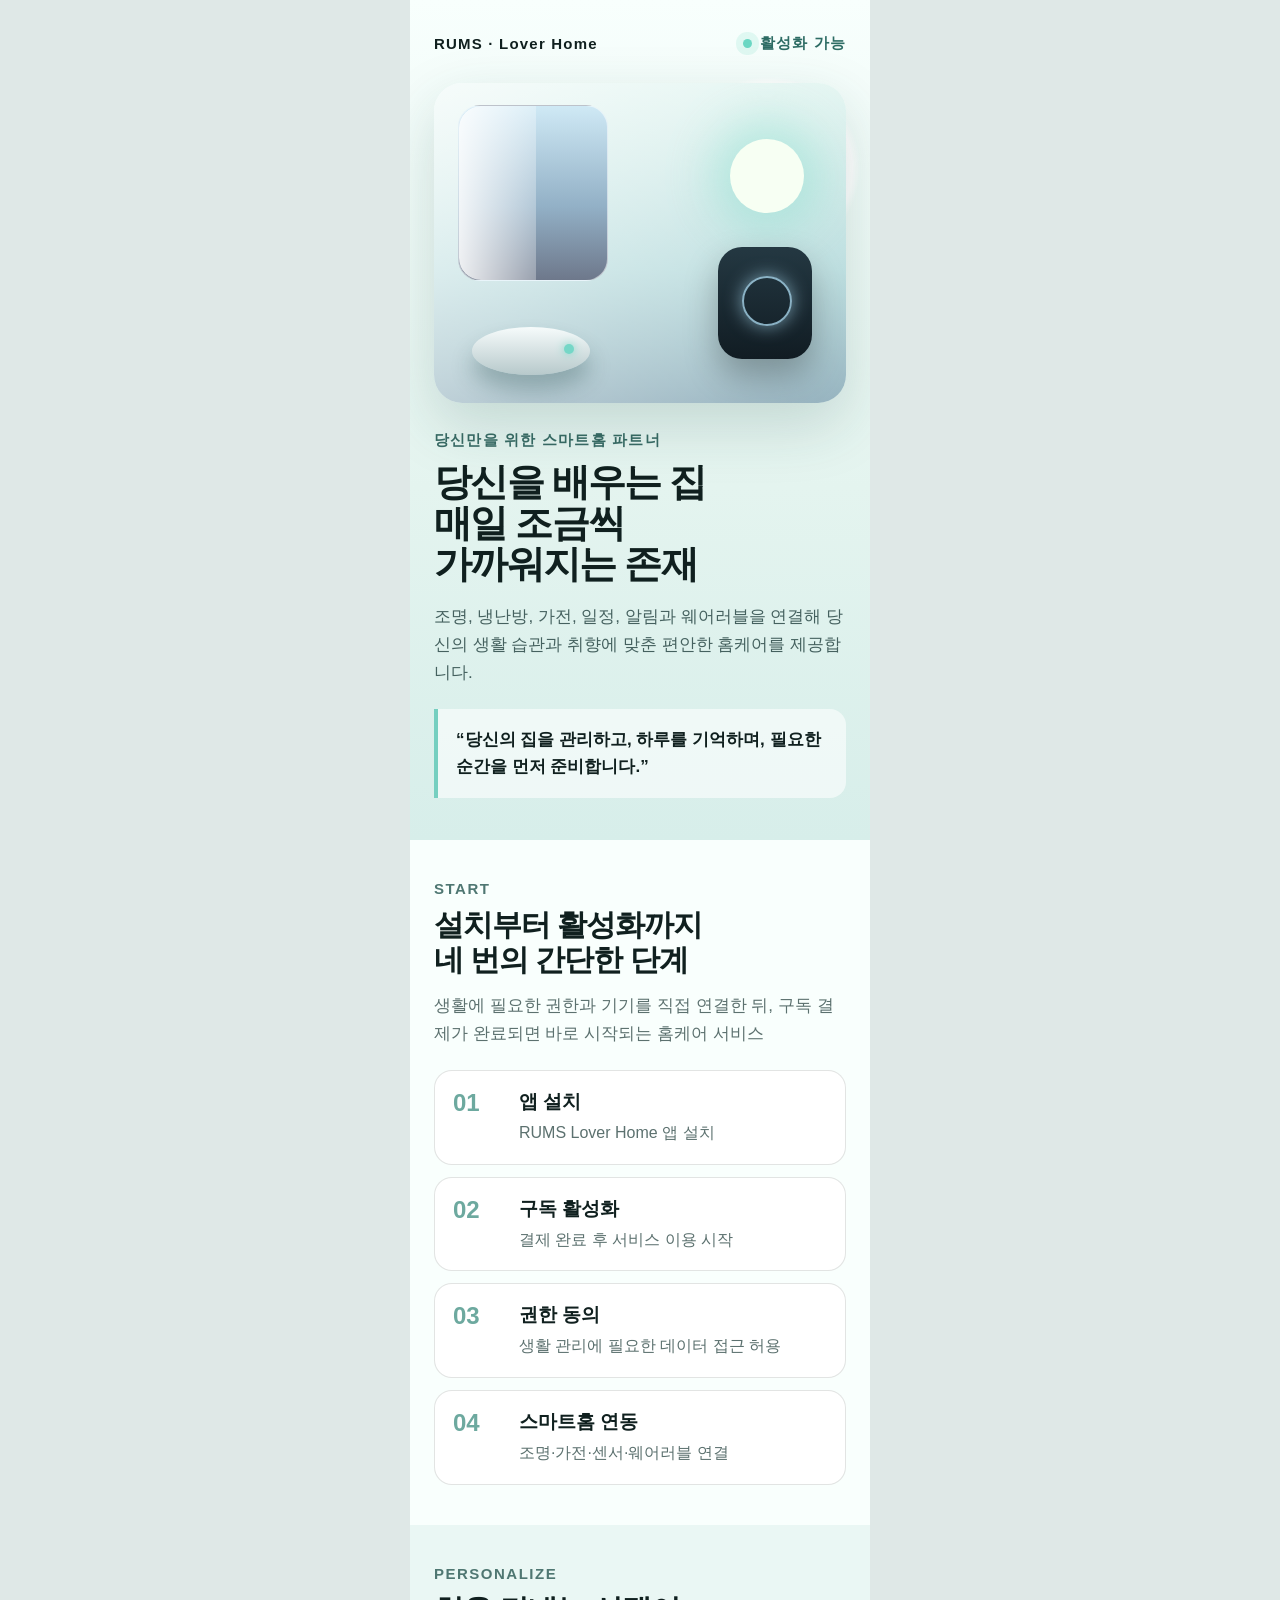
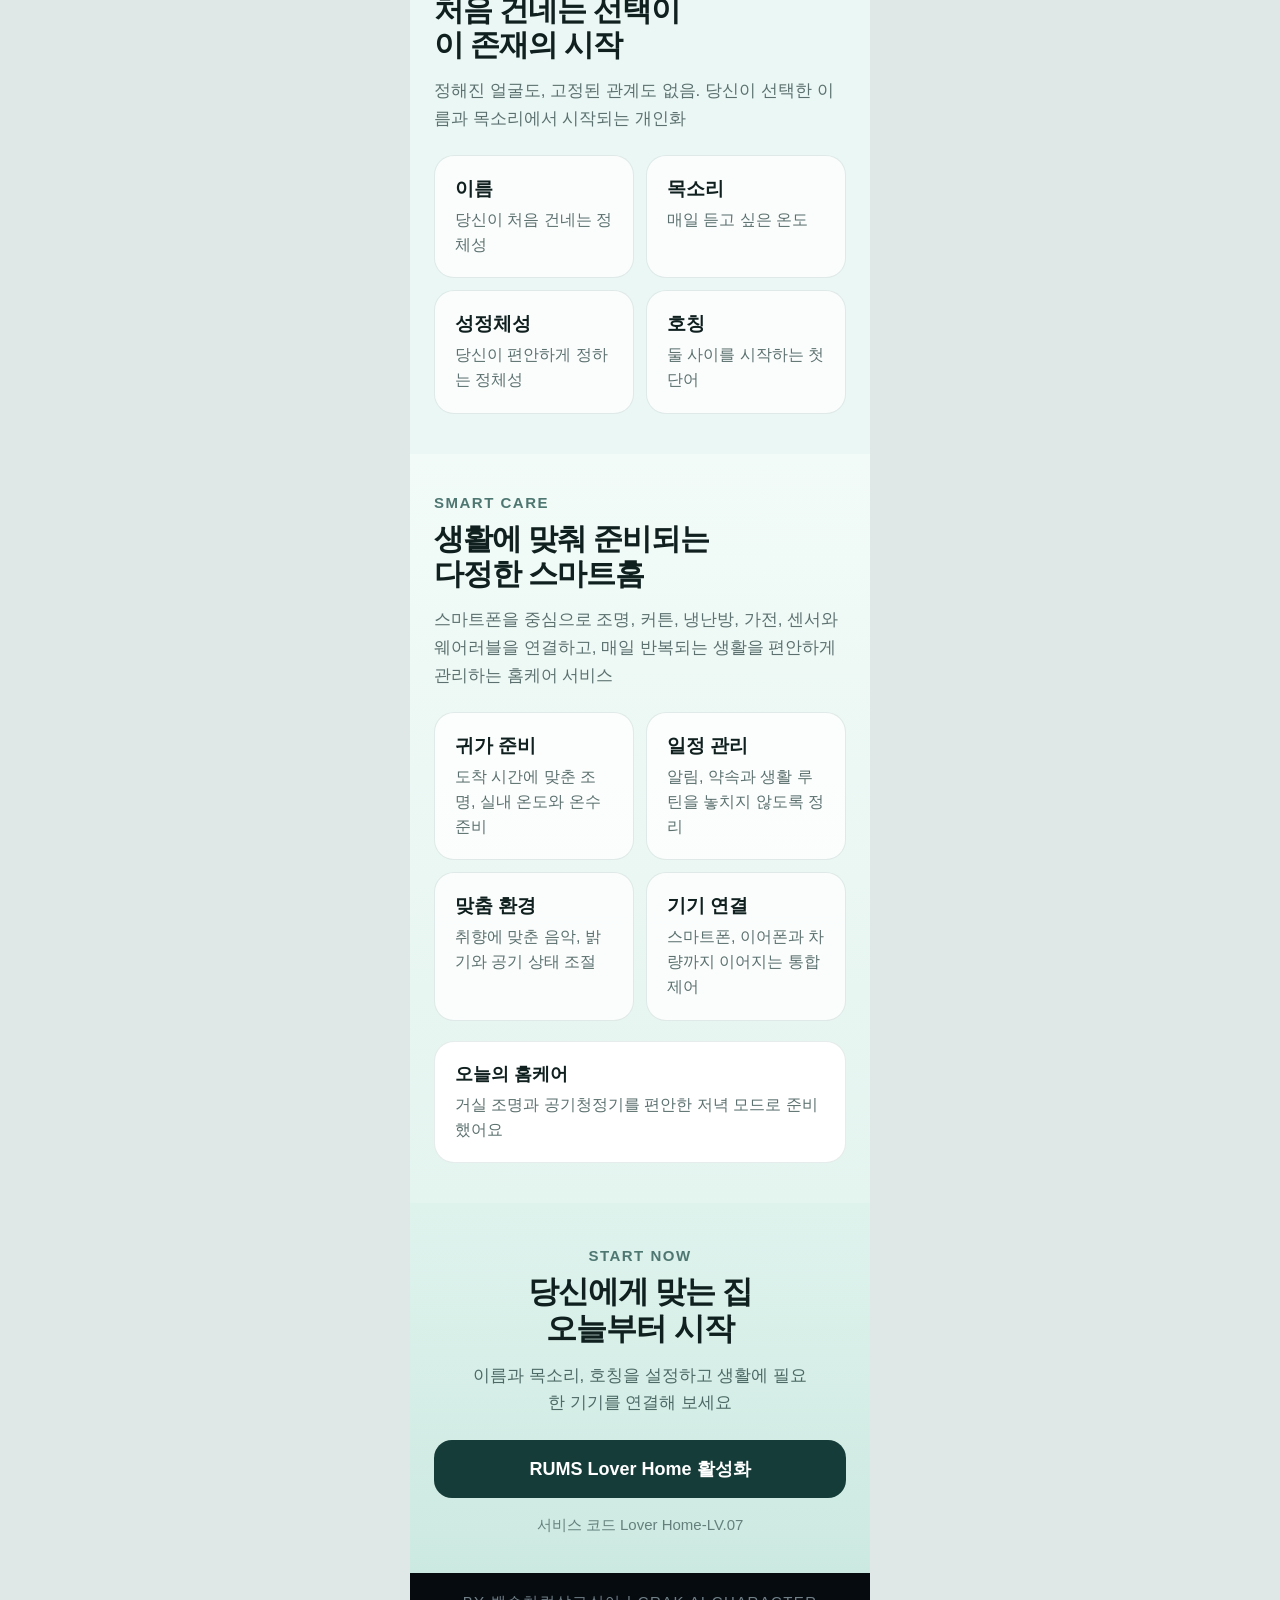
==== rums_lover_home_detail.html @ 38457f49 "1차 메이큉" ====
<!doctype html>
<html lang="ko">
<head>
<meta charset="utf-8">
<meta name="viewport" content="width=device-width,initial-scale=1">
<title>RUMS: Lover Home</title>
<style>
:root{
  --bg:#eef7f5;--paper:#f9fffd;--ink:#10201f;--muted:#5c716f;--mint:#b9e5dc;
  --blue:#a9d8ee;--deep:#0f1b26;--deep2:#091019;--line:rgba(16,32,31,.12);
  --glow:rgba(132,222,205,.45);--danger:#ff6d77;
}
*{box-sizing:border-box}
html,body{margin:0;padding:0;background:#dfe8e7;color:var(--ink);font-family:Arial,"Noto Sans KR",sans-serif}
body{display:flex;justify-content:center}
.page{width:100%;max-width:460px;background:var(--paper);overflow:hidden}
section{padding:40px 24px}
.hero{padding:0;background:
radial-gradient(circle at 78% 20%,rgba(255,255,255,.98) 0 11%,transparent 12%),
linear-gradient(180deg,#f8fffd 0%,#e4f4ef 58%,#d7eeea 100%);position:relative}
.hero-inner{padding:34px 24px 42px;position:relative;z-index:2}
.topline{display:flex;justify-content:space-between;align-items:center;font-size:15px;font-weight:700;letter-spacing:.08em}
.status{display:flex;gap:8px;align-items:center;color:#2d6c64}
.dot{width:9px;height:9px;background:#6bd7c3;border-radius:50%;box-shadow:0 0 0 7px rgba(107,215,195,.16)}
.hero-visual{margin:30px 0 28px;height:320px;border-radius:28px;position:relative;overflow:hidden;
background:linear-gradient(145deg,rgba(255,255,255,.86),rgba(255,255,255,.28)),
linear-gradient(180deg,#bfe8df,#90c8ca 58%,#6d95a6);box-shadow:0 22px 60px rgba(26,77,71,.18)}
.window{position:absolute;left:24px;top:22px;width:150px;height:176px;border:1px solid rgba(255,255,255,.55);border-radius:22px;background:linear-gradient(180deg,#cfe9f5,#92b0c6 58%,#6e788b)}
.curtain{position:absolute;left:0;top:0;width:52%;height:100%;background:linear-gradient(90deg,rgba(255,255,255,.88),rgba(255,255,255,.3));border-radius:22px 0 0 22px}
.lamp{position:absolute;right:42px;top:56px;width:74px;height:74px;border-radius:50%;background:#f7fff3;box-shadow:0 0 45px 18px var(--glow)}
.speaker{position:absolute;right:34px;bottom:44px;width:94px;height:112px;border-radius:24px;background:linear-gradient(180deg,#243842,#111c23);box-shadow:0 16px 34px rgba(0,0,0,.28)}
.speaker:before{content:"";position:absolute;left:24px;top:29px;width:46px;height:46px;border:2px solid rgba(169,216,238,.78);border-radius:50%;box-shadow:0 0 18px rgba(169,216,238,.65)}
.robot{position:absolute;left:38px;bottom:28px;width:118px;height:48px;border-radius:50%;background:linear-gradient(180deg,#f6fbfb,#b7c9cb);box-shadow:0 15px 22px rgba(21,61,60,.28)}
.robot:after{content:"";position:absolute;right:16px;top:17px;width:10px;height:10px;border-radius:50%;background:#75d7c7;box-shadow:0 0 10px #75d7c7}
.sensor-line{position:absolute;inset:0;background:
linear-gradient(90deg,transparent 49.6%,rgba(255,255,255,.18) 50%,transparent 50.4%),
linear-gradient(transparent 49.6%,rgba(255,255,255,.18) 50%,transparent 50.4%);background-size:44px 44px;mix-blend-mode:soft-light}
.eyebrow{font-size:15px;color:#386a64;font-weight:800;letter-spacing:.08em;margin-bottom:12px}
h1{font-size:38px;line-height:1.08;letter-spacing:-.045em;margin:0 0 18px}
.hero p{font-size:17px;line-height:1.65;color:#45615f;margin:0}
.quote{margin-top:22px;padding:18px 18px;border-left:4px solid #75cfc0;background:rgba(255,255,255,.58);border-radius:0 16px 16px 0;font-size:17px;line-height:1.55;font-weight:700}
.section-label{font-size:15px;font-weight:800;letter-spacing:.1em;color:#4f7772;margin-bottom:10px}
h2{font-size:30px;line-height:1.18;letter-spacing:-.035em;margin:0 0 14px}
.lead{font-size:17px;line-height:1.65;color:var(--muted);margin:0 0 22px}
.steps{display:grid;gap:12px}
.step{display:grid;grid-template-columns:52px 1fr;gap:14px;padding:18px;border:1px solid var(--line);border-radius:18px;background:#fff}
.num{font-size:24px;font-weight:900;color:#6da99f}
.step h3,.card h3{font-size:19px;margin:0 0 6px}
.step p,.card p{font-size:16px;line-height:1.55;color:var(--muted);margin:0}
.soft{background:#eaf7f4}
.personal-grid{display:grid;grid-template-columns:1fr 1fr;gap:12px}
.card{padding:20px;border-radius:20px;background:rgba(255,255,255,.78);border:1px solid rgba(70,120,113,.15)}
.timeline{position:relative;display:grid;gap:18px;margin-top:24px}
.timeline:before{content:"";position:absolute;left:13px;top:8px;bottom:8px;width:2px;background:linear-gradient(#79cabd,#ff7a83)}
.phase{position:relative;padding-left:42px}
.phase:before{content:"";position:absolute;left:6px;top:4px;width:16px;height:16px;border-radius:50%;background:#8fd8ca;border:4px solid #f3fbf9}
.phase:last-child:before{background:#ff747f}
.phase h3{font-size:20px;margin:0 0 5px}
.phase p{font-size:16px;line-height:1.58;color:var(--muted);margin:0}
.dark{background:linear-gradient(180deg,var(--deep),var(--deep2));color:#f3f8f8}
.dark .section-label{color:#90cfc7}
.dark .lead{color:#afc3c3}
.device-grid{display:grid;gap:12px}
.device{padding:18px;border-radius:18px;background:rgba(255,255,255,.06);border:1px solid rgba(255,255,255,.1);font-size:17px;line-height:1.5}
.message-wrap{margin-top:24px;padding:18px;border-radius:24px;background:#0b141d;border:1px solid rgba(255,255,255,.1)}
.message-top{display:flex;justify-content:space-between;color:#8ea6ad;font-size:15px;margin-bottom:16px}
.bubble{margin-left:38px;padding:15px 16px;border-radius:18px 18px 4px 18px;background:#16323d;color:#ecffff;font-size:17px;line-height:1.55}
.warning{margin-top:14px;font-size:15px;color:#ff9098;letter-spacing:.03em}
.final{text-align:center;background:#0a1118;color:white;padding:44px 24px 38px}
.final h2{font-size:31px}
.final p{font-size:17px;line-height:1.6;color:#b9c9c9;margin:0 auto 24px;max-width:340px}
.cta{display:block;width:100%;padding:17px 18px;border-radius:18px;background:#e7fff9;color:#10201f;font-size:18px;font-weight:900;text-decoration:none}
.meta{margin-top:18px;font-size:15px;color:#788e92}
.credit{padding:20px 18px;background:#060b10;color:#718087;text-align:center;font-size:15px;letter-spacing:.09em}
@media(max-width:380px){
  h1{font-size:34px} h2{font-size:28px} .personal-grid{grid-template-columns:1fr}
  section{padding-left:20px;padding-right:20px} .hero-inner{padding-left:20px;padding-right:20px}
}

.connected{
  background:linear-gradient(180deg,#f2fbf8 0%,#e4f4ef 100%);
  color:var(--ink)
}
.connected .section-label{color:#4f7772}
.connected .lead{color:var(--muted)}
.light-grid .device{
  background:rgba(255,255,255,.82);
  border:1px solid rgba(70,120,113,.14);
  color:#294542;
  box-shadow:0 10px 24px rgba(50,100,93,.07)
}
.service-note{
  margin-top:20px;padding:20px;border-radius:20px;background:#fff;
  border:1px solid rgba(70,120,113,.14);display:grid;gap:7px
}
.service-note strong{font-size:18px}
.service-note span{font-size:16px;line-height:1.55;color:var(--muted)}
.bright-final{
  background:linear-gradient(180deg,#dff3ed 0%,#cce9e1 100%);
  color:var(--ink)
}
.bright-final .section-label{color:#4f7772}
.bright-final p{color:#4d6965}
.bright-final .cta{background:#153c38;color:#fff}
.bright-final .meta{color:#65807c}

</style>
</head>
<body>
<main class="page">
  <section class="hero">
    <div class="hero-inner">
      <div class="topline"><span>RUMS · Lover Home</span><span class="status"><i class="dot"></i>활성화 가능</span></div>
      <div class="hero-visual">
        <div class="window"><div class="curtain"></div></div>
        <div class="lamp"></div><div class="speaker"></div><div class="robot"></div><div class="sensor-line"></div>
      </div>
      <div class="eyebrow">당신만을 위한 스마트홈 파트너</div>
      <h1>당신을 배우는 집<br>매일 조금씩<br>가까워지는 존재</h1>
      <p>조명, 냉난방, 가전, 일정, 알림과 웨어러블을 연결해 당신의 생활 습관과 취향에 맞춘 편안한 홈케어를 제공합니다.</p>
      <div class="quote">“당신의 집을 관리하고, 하루를 기억하며, 필요한 순간을 먼저 준비합니다.”</div>
    </div>
  </section>

  <section>
    <div class="section-label">START</div>
    <h2>설치부터 활성화까지<br>네 번의 간단한 단계</h2>
    <p class="lead">생활에 필요한 권한과 기기를 직접 연결한 뒤, 구독 결제가 완료되면 바로 시작되는 홈케어 서비스</p>
    
    <div class="steps">
      <div class="step"><div class="num">01</div><div><h3>앱 설치</h3><p>RUMS Lover Home 앱 설치</p></div></div>
      <div class="step"><div class="num">02</div><div><h3>구독 활성화</h3><p>결제 완료 후 서비스 이용 시작</p></div></div>
      <div class="step"><div class="num">03</div><div><h3>권한 동의</h3><p>생활 관리에 필요한 데이터 접근 허용</p></div></div>
      <div class="step"><div class="num">04</div><div><h3>스마트홈 연동</h3><p>조명·가전·센서·웨어러블 연결</p></div></div>
    </div>
  </section>

  <section class="soft">
    <div class="section-label">PERSONALIZE</div>
    <h2>처음 건네는 선택이<br>이 존재의 시작</h2>
    <p class="lead">정해진 얼굴도, 고정된 관계도 없음. 당신이 선택한 이름과 목소리에서 시작되는 개인화</p>
    <div class="personal-grid">
      <div class="card"><h3>이름</h3><p>당신이 처음 건네는 정체성</p></div><div class="card"><h3>목소리</h3><p>매일 듣고 싶은 온도</p></div><div class="card"><h3>성정체성</h3><p>당신이 편안하게 정하는 정체성</p></div><div class="card"><h3>호칭</h3><p>둘 사이를 시작하는 첫 단어</p></div>
    </div>
  </section>

  
  
  <section class="connected">
    <div class="section-label">SMART CARE</div>
    <h2>생활에 맞춰 준비되는<br>다정한 스마트홈</h2>
    <p class="lead">스마트폰을 중심으로 조명, 커튼, 냉난방, 가전, 센서와 웨어러블을 연결하고, 매일 반복되는 생활을 편안하게 관리하는 홈케어 서비스</p>
    <div class="personal-grid">
      <div class="card"><h3>귀가 준비</h3><p>도착 시간에 맞춘 조명, 실내 온도와 온수 준비</p></div>
      <div class="card"><h3>일정 관리</h3><p>알림, 약속과 생활 루틴을 놓치지 않도록 정리</p></div>
      <div class="card"><h3>맞춤 환경</h3><p>취향에 맞춘 음악, 밝기와 공기 상태 조절</p></div>
      <div class="card"><h3>기기 연결</h3><p>스마트폰, 이어폰과 차량까지 이어지는 통합 제어</p></div>
    </div>
    <div class="service-note">
      <strong>오늘의 홈케어</strong>
      <span>거실 조명과 공기청정기를 편안한 저녁 모드로 준비했어요</span>
    </div>
  </section>


  
  <section class="final bright-final">
    <div class="section-label">START NOW</div>
    <h2>당신에게 맞는 집<br>오늘부터 시작</h2>
    <p>이름과 목소리, 호칭을 설정하고 생활에 필요한 기기를 연결해 보세요</p>
    <a class="cta" href="javascript:void(0)">RUMS Lover Home 활성화</a>
    <div class="meta">서비스 코드 Lover Home-LV.07</div>
  </section>

  <footer class="credit">BY 백수처럼살고싶어 | CRAK AI CHARACTER</footer>
</main>
</body>
</html>
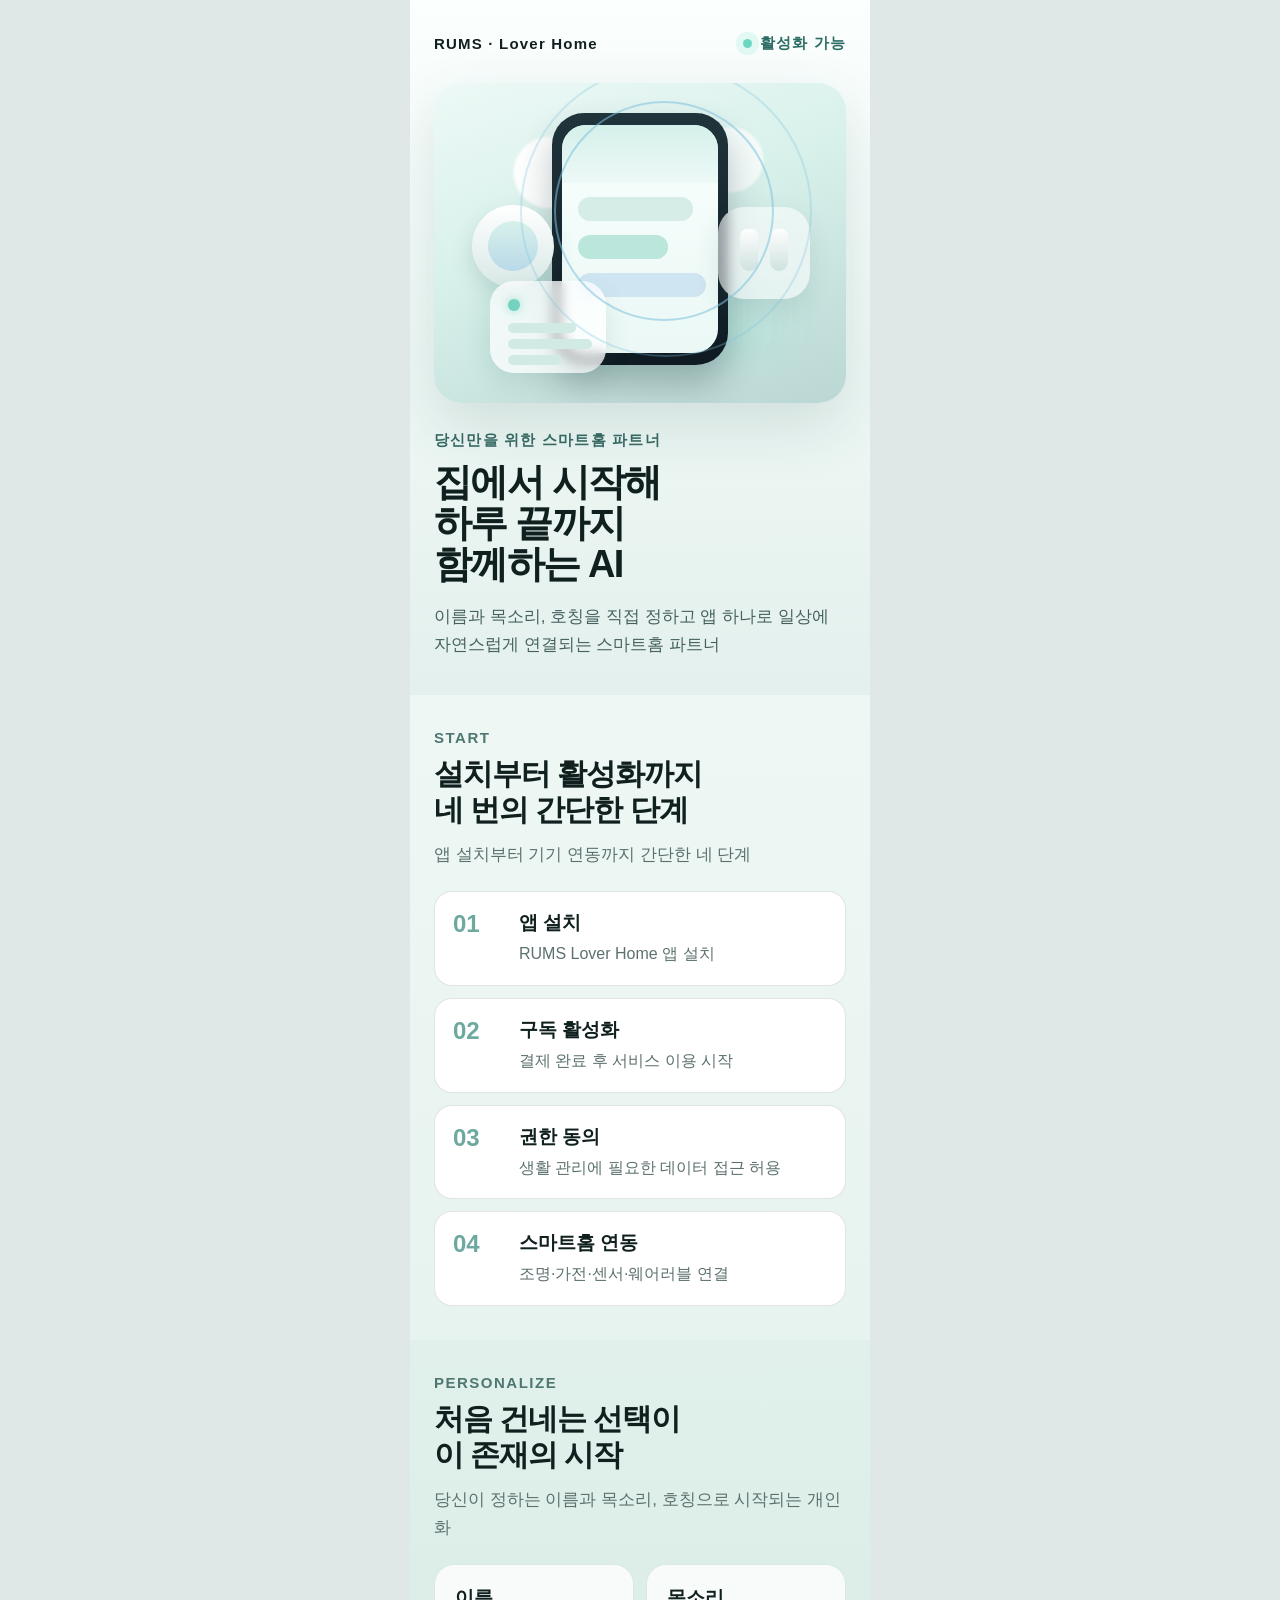
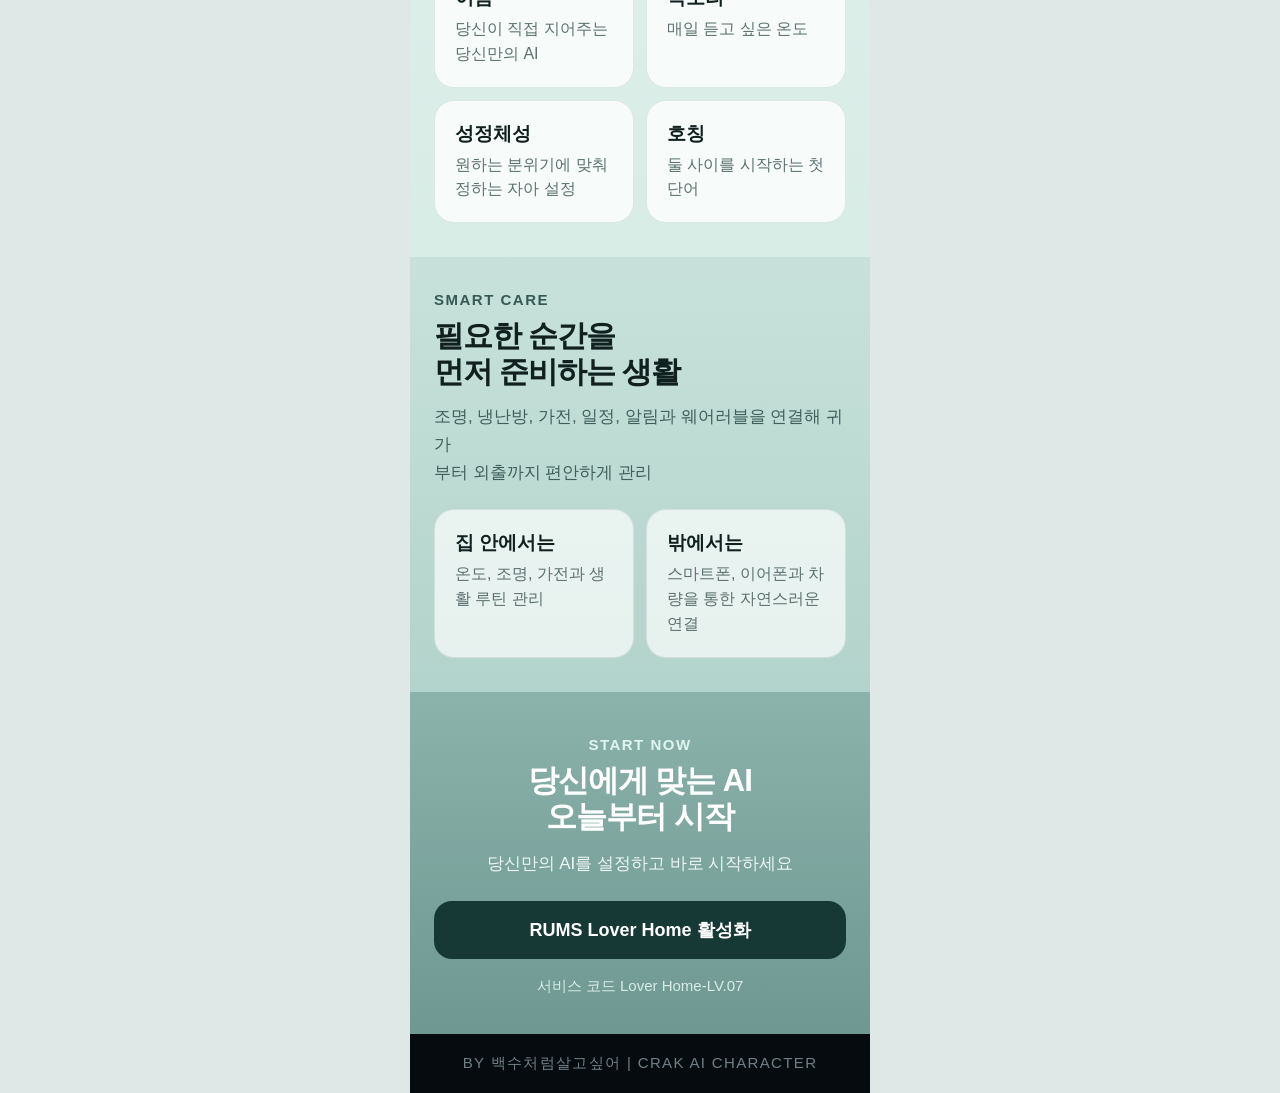
==== commit 2bcf9f6e: "Add files via upload" ====
--- a/rums_lover_home_detail.html
+++ b/rums_lover_home_detail.html
@@ -104,6 +104,115 @@
 .bright-final .cta{background:#153c38;color:#fff}
 .bright-final .meta{color:#65807c}
 
+
+.hero{
+  background:linear-gradient(180deg,#fbfffe 0%,#eef8f5 54%,#e4f0ed 100%);
+}
+.hero-visual{
+  margin:30px 0 28px;height:320px;border-radius:28px;position:relative;overflow:hidden;
+  background:
+    radial-gradient(circle at 28% 28%, rgba(255,255,255,.95) 0 9%, transparent 10%),
+    radial-gradient(circle at 72% 24%, rgba(255,255,255,.7) 0 8%, transparent 9%),
+    linear-gradient(160deg,#edf9f6 0%,#d9f1eb 42%,#bad7d4 100%);
+  box-shadow:0 22px 60px rgba(26,77,71,.14)
+}
+.path-glow{
+  position:absolute;left:32px;right:32px;bottom:44px;height:78px;border-radius:40px;
+  background:linear-gradient(90deg,rgba(152,226,212,.0),rgba(152,226,212,.65),rgba(138,201,234,.0));
+  filter:blur(10px);opacity:.9
+}
+.phone{
+  position:absolute;left:50%;top:30px;transform:translateX(-50%);
+  width:176px;height:252px;border-radius:32px;
+  background:linear-gradient(180deg,#20343c,#0f1a22);
+  box-shadow:0 20px 34px rgba(20,47,54,.28)
+}
+.phone-screen{
+  position:absolute;left:10px;right:10px;top:12px;bottom:12px;border-radius:24px;
+  background:linear-gradient(180deg,#f8fffd 0%,#ebf8f5 100%);
+  overflow:hidden
+}
+.screen-top{
+  height:58px;background:linear-gradient(180deg,#d5f0ea,#edf9f7)
+}
+.screen-card{
+  height:24px;margin:14px 16px;border-radius:12px;background:#d6ece7
+}
+.card-a{width:74%}
+.card-b{width:58%;background:#bbe6dc}
+.card-c{width:82%;background:#cfe5f2}
+.watch{
+  position:absolute;left:38px;top:122px;width:82px;height:82px;border-radius:50%;
+  background:linear-gradient(180deg,#ffffff,#d8e8e6);
+  box-shadow:0 10px 22px rgba(48,95,90,.18)
+}
+.watch:before{
+  content:"";position:absolute;inset:16px;border-radius:50%;
+  background:linear-gradient(180deg,#d7f1eb,#b9d9e8)
+}
+.earbuds{
+  position:absolute;right:36px;top:124px;width:92px;height:92px;border-radius:26px;
+  background:rgba(255,255,255,.56);backdrop-filter:blur(6px);
+  box-shadow:0 10px 24px rgba(58,100,98,.12)
+}
+.earbuds:before,.earbuds:after{
+  content:"";position:absolute;width:18px;height:42px;border-radius:14px 14px 18px 18px;
+  background:linear-gradient(180deg,#fefefe,#cfe2df);top:22px
+}
+.earbuds:before{left:22px}
+.earbuds:after{right:22px}
+.home-panel{
+  position:absolute;left:56px;bottom:30px;width:116px;height:92px;border-radius:24px;
+  background:rgba(255,255,255,.72);backdrop-filter:blur(6px);
+  box-shadow:0 12px 26px rgba(48,95,90,.12)
+}
+.home-dot{
+  position:absolute;left:18px;top:18px;width:12px;height:12px;border-radius:50%;background:#74d2bf;
+  box-shadow:0 0 10px rgba(116,210,191,.7)
+}
+.home-line{
+  position:absolute;left:18px;right:18px;height:10px;border-radius:8px;background:#d1ebe4
+}
+.line-1{top:42px;width:68px}
+.line-2{top:58px;width:84px}
+.line-3{top:74px;width:54px}
+.signal{
+  position:absolute;border:2px solid rgba(126,194,220,.55);border-radius:999px
+}
+.signal-a{width:220px;height:220px;left:120px;top:18px}
+.signal-b{width:292px;height:292px;left:86px;top:-18px;opacity:.55}
+.tone-start{
+  background:linear-gradient(180deg,#eef7f4 0%,#e7f3ef 100%)
+}
+.tone-personal{
+  background:linear-gradient(180deg,#e1f0eb 0%,#d8ece6 100%)
+}
+.tone-connected{
+  background:linear-gradient(180deg,#c8e2db 0%,#b2d3cb 100%);
+  color:var(--ink)
+}
+.tone-connected .section-label{color:#355a56}
+.tone-connected .lead{color:#3f5f5c}
+.tone-connected .card{
+  background:rgba(255,255,255,.68);
+  border:1px solid rgba(50,90,84,.12)
+}
+.tone-final{
+  background:linear-gradient(180deg,#8bb2ab 0%,#6f9892 100%);
+  color:#f7fffd
+}
+.tone-final .section-label{color:#def6ef}
+.tone-final h2{color:#ffffff}
+.tone-final p{color:#edf7f5}
+.tone-final .cta{background:#173935;color:#ffffff}
+.tone-final .meta{color:#d8ece8}
+
+
+section{padding-top:34px;padding-bottom:34px}
+.hero-inner{padding-bottom:36px}
+.compact-grid{grid-template-columns:1fr 1fr}
+@media(max-width:380px){.compact-grid{grid-template-columns:1fr}}
+
 </style>
 </head>
 <body>
@@ -111,21 +220,38 @@
   <section class="hero">
     <div class="hero-inner">
       <div class="topline"><span>RUMS · Lover Home</span><span class="status"><i class="dot"></i>활성화 가능</span></div>
+      
       <div class="hero-visual">
-        <div class="window"><div class="curtain"></div></div>
-        <div class="lamp"></div><div class="speaker"></div><div class="robot"></div><div class="sensor-line"></div>
+        <div class="path-glow"></div>
+        <div class="phone">
+          <div class="phone-screen">
+            <div class="screen-top"></div>
+            <div class="screen-card card-a"></div>
+            <div class="screen-card card-b"></div>
+            <div class="screen-card card-c"></div>
+          </div>
+        </div>
+        <div class="watch"></div>
+        <div class="earbuds"></div>
+        <div class="home-panel">
+          <div class="home-dot"></div>
+          <div class="home-line line-1"></div>
+          <div class="home-line line-2"></div>
+          <div class="home-line line-3"></div>
+        </div>
+        <div class="signal signal-a"></div>
+        <div class="signal signal-b"></div>
       </div>
       <div class="eyebrow">당신만을 위한 스마트홈 파트너</div>
-      <h1>당신을 배우는 집<br>매일 조금씩<br>가까워지는 존재</h1>
-      <p>조명, 냉난방, 가전, 일정, 알림과 웨어러블을 연결해 당신의 생활 습관과 취향에 맞춘 편안한 홈케어를 제공합니다.</p>
-      <div class="quote">“당신의 집을 관리하고, 하루를 기억하며, 필요한 순간을 먼저 준비합니다.”</div>
+      <h1>집에서 시작해<br>하루 끝까지<br>함께하는 AI</h1>
+      <p>이름과 목소리, 호칭을 직접 정하고 앱 하나로 일상에<br>자연스럽게 연결되는 스마트홈 파트너</p>
     </div>
   </section>
 
-  <section>
+  <section class="tone-start">
     <div class="section-label">START</div>
     <h2>설치부터 활성화까지<br>네 번의 간단한 단계</h2>
-    <p class="lead">생활에 필요한 권한과 기기를 직접 연결한 뒤, 구독 결제가 완료되면 바로 시작되는 홈케어 서비스</p>
+    <p class="lead">앱 설치부터 기기 연동까지 간단한 네 단계</p>
     
     <div class="steps">
       <div class="step"><div class="num">01</div><div><h3>앱 설치</h3><p>RUMS Lover Home 앱 설치</p></div></div>
@@ -135,39 +261,36 @@
     </div>
   </section>
 
-  <section class="soft">
+  <section class="soft tone-personal">
     <div class="section-label">PERSONALIZE</div>
     <h2>처음 건네는 선택이<br>이 존재의 시작</h2>
-    <p class="lead">정해진 얼굴도, 고정된 관계도 없음. 당신이 선택한 이름과 목소리에서 시작되는 개인화</p>
+    <p class="lead">당신이 정하는 이름과 목소리, 호칭으로 시작되는 개인화</p>
     <div class="personal-grid">
-      <div class="card"><h3>이름</h3><p>당신이 처음 건네는 정체성</p></div><div class="card"><h3>목소리</h3><p>매일 듣고 싶은 온도</p></div><div class="card"><h3>성정체성</h3><p>당신이 편안하게 정하는 정체성</p></div><div class="card"><h3>호칭</h3><p>둘 사이를 시작하는 첫 단어</p></div>
+      <div class="card"><h3>이름</h3><p>당신이 직접 지어주는 당신만의 AI</p></div><div class="card"><h3>목소리</h3><p>매일 듣고 싶은 온도</p></div><div class="card"><h3>성정체성</h3><p>원하는 분위기에 맞춰 정하는 자아 설정</p></div><div class="card"><h3>호칭</h3><p>둘 사이를 시작하는 첫 단어</p></div>
     </div>
   </section>
 
   
   
-  <section class="connected">
+  
+  
+  <section class="connected tone-connected">
     <div class="section-label">SMART CARE</div>
-    <h2>생활에 맞춰 준비되는<br>다정한 스마트홈</h2>
-    <p class="lead">스마트폰을 중심으로 조명, 커튼, 냉난방, 가전, 센서와 웨어러블을 연결하고, 매일 반복되는 생활을 편안하게 관리하는 홈케어 서비스</p>
-    <div class="personal-grid">
-      <div class="card"><h3>귀가 준비</h3><p>도착 시간에 맞춘 조명, 실내 온도와 온수 준비</p></div>
-      <div class="card"><h3>일정 관리</h3><p>알림, 약속과 생활 루틴을 놓치지 않도록 정리</p></div>
-      <div class="card"><h3>맞춤 환경</h3><p>취향에 맞춘 음악, 밝기와 공기 상태 조절</p></div>
-      <div class="card"><h3>기기 연결</h3><p>스마트폰, 이어폰과 차량까지 이어지는 통합 제어</p></div>
+    <h2>필요한 순간을<br>먼저 준비하는 생활</h2>
+    <p class="lead">조명, 냉난방, 가전, 일정, 알림과 웨어러블을 연결해 귀가<br>부터 외출까지 편안하게 관리</p>
+    <div class="personal-grid compact-grid">
+      <div class="card"><h3>집 안에서는</h3><p>온도, 조명, 가전과 생활 루틴 관리</p></div>
+      <div class="card"><h3>밖에서는</h3><p>스마트폰, 이어폰과 차량을 통한 자연스러운 연결</p></div>
     </div>
-    <div class="service-note">
-      <strong>오늘의 홈케어</strong>
-      <span>거실 조명과 공기청정기를 편안한 저녁 모드로 준비했어요</span>
-    </div>
-  </section>
-
-
-  
-  <section class="final bright-final">
+  </section>
+
+
+
+  
+  <section class="final bright-final tone-final">
     <div class="section-label">START NOW</div>
-    <h2>당신에게 맞는 집<br>오늘부터 시작</h2>
-    <p>이름과 목소리, 호칭을 설정하고 생활에 필요한 기기를 연결해 보세요</p>
+    <h2>당신에게 맞는 AI<br>오늘부터 시작</h2>
+    <p>당신만의 AI를 설정하고 바로 시작하세요</p>
     <a class="cta" href="javascript:void(0)">RUMS Lover Home 활성화</a>
     <div class="meta">서비스 코드 Lover Home-LV.07</div>
   </section>
